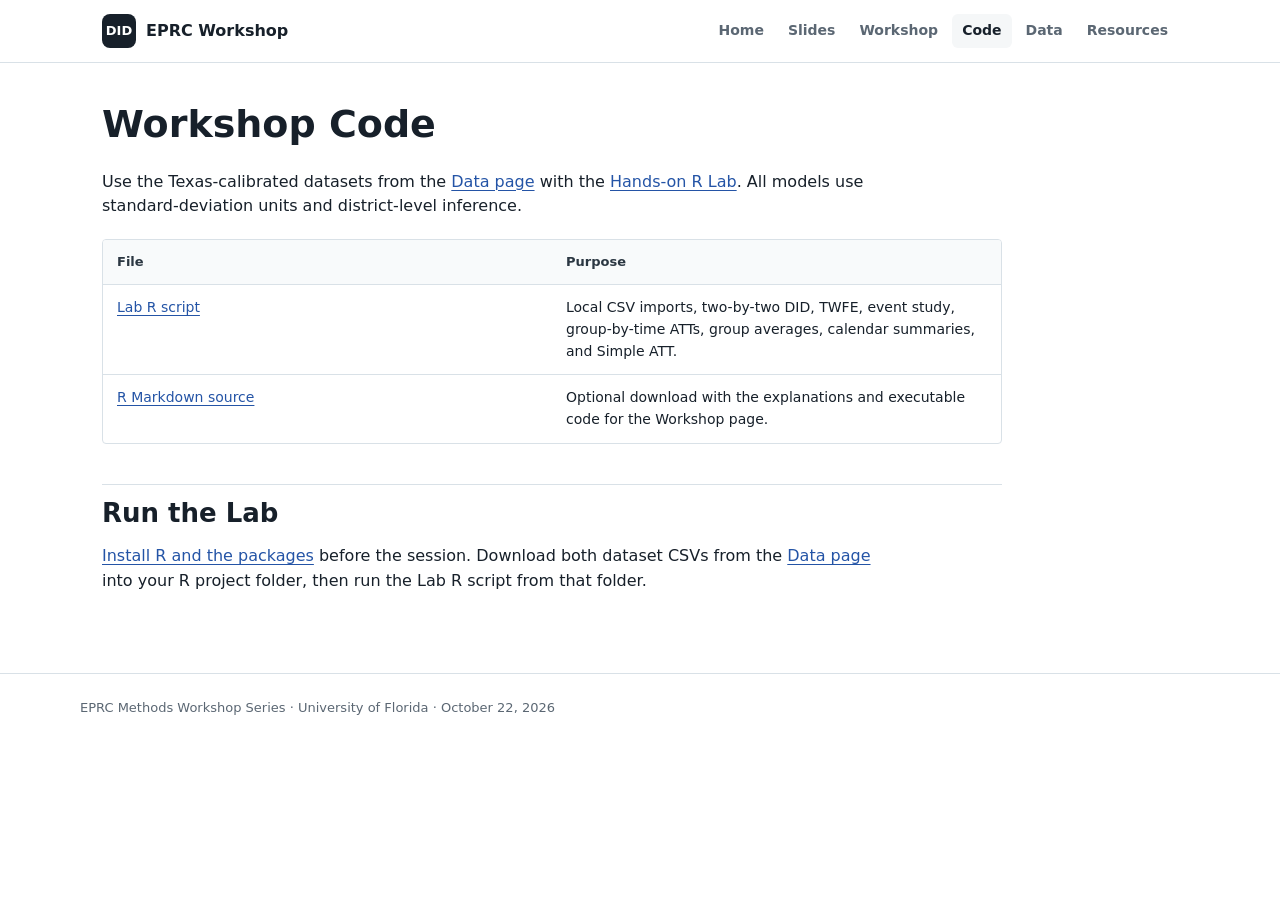
==== code.html @ b72000d0 "Simplify inputs to four variables and expand CSA summaries" ====
<!doctype html>
<html lang="en"><head><meta charset="utf-8"><meta name="viewport" content="width=device-width, initial-scale=1">
<title>Code | EPRC DID Workshop</title><link rel="stylesheet" href="styles.css">
<link rel="stylesheet" href="syntax.css"><script src="workshop.js" defer></script></head>
<body><a class="skip-link" href="#main">Skip to content</a>
<header class="site-header"><nav class="nav" aria-label="Main navigation">
<a class="brand" href="index.html"><span class="brand-mark">DID</span><span>EPRC Workshop</span></a>
<div class="nav-links"><a href="index.html">Home</a>
<a href="slides.html">Slides</a>
<a href="workshop.html">Workshop</a>
<a href="code.html" aria-current="page">Code</a>
<a href="data.html">Data</a>
<a href="resources.html">Resources</a></div></nav></header>
<main id="main" class="document ">
<article><h1 id="workshop-code">Workshop Code</h1>
<p>Use the Texas-calibrated datasets from the <a href="data.html">Data page</a> with the <a href="workshop.html">Hands-on R Lab</a>. All models use standard-deviation units and district-level inference.</p>
<table>
<colgroup>
<col style="width: 50%" />
<col style="width: 50%" />
</colgroup>
<thead>
<tr>
<th>File</th>
<th>Purpose</th>
</tr>
</thead>
<tbody>
<tr>
<td><a href="code/workshop_lab.R">Lab R script</a></td>
<td>Local CSV imports, two-by-two DID, TWFE, event study, group-by-time ATTs, group averages, calendar summaries, and Simple ATT.</td>
</tr>
<tr>
<td><a href="workshop.Rmd">R Markdown source</a></td>
<td>Optional download with the explanations and executable code for the Workshop page.</td>
</tr>
</tbody>
</table>
<h2 id="run-the-lab">Run the Lab</h2>
<p><a href="workshop.html#set-up-r">Install R and the packages</a> before the session. Download both dataset CSVs from the <a href="data.html">Data page</a> into your R project folder, then run the Lab R script from that folder.</p>
</article></main><footer class="footer"><div class="footer-inner">EPRC Methods Workshop Series · University of Florida · October 22, 2026</div></footer></body></html>
---- styles.css ----
:root {
  --ink: #17202a;
  --muted: #5b6773;
  --paper: #ffffff;
  --soft: #f5f7f8;
  --line: #d9e1e7;
  --blue: #2454a6;
  --teal: #117c78;
  --rose: #b3435d;
  --gold: #956f18;
  --shadow: 0 8px 24px rgba(23, 32, 42, 0.08);
}

* {
  box-sizing: border-box;
}

body {
  margin: 0;
  color: var(--ink);
  background: var(--paper);
  font-family: Inter, ui-sans-serif, system-ui, -apple-system, BlinkMacSystemFont, "Segoe UI", sans-serif;
  line-height: 1.55;
}

a {
  color: var(--blue);
  text-decoration-thickness: 0.08em;
  text-underline-offset: 0.18em;
}

.site-header {
  position: sticky;
  top: 0;
  z-index: 10;
  border-bottom: 1px solid var(--line);
  background: rgba(255, 255, 255, 0.96);
  backdrop-filter: blur(10px);
}

.nav {
  display: flex;
  align-items: center;
  justify-content: space-between;
  max-width: 1120px;
  margin: 0 auto;
  padding: 14px 22px;
  gap: 20px;
}

.brand {
  display: inline-flex;
  align-items: center;
  gap: 10px;
  color: var(--ink);
  font-weight: 750;
  text-decoration: none;
}

.brand-mark {
  display: inline-grid;
  place-items: center;
  width: 34px;
  height: 34px;
  border-radius: 8px;
  background: var(--ink);
  color: white;
  font-size: 13px;
  letter-spacing: 0;
}

.nav-links {
  display: flex;
  align-items: center;
  gap: 4px;
  flex-wrap: wrap;
}

.nav-links a {
  display: inline-flex;
  align-items: center;
  min-height: 34px;
  padding: 6px 10px;
  border-radius: 6px;
  color: var(--muted);
  font-size: 14px;
  font-weight: 650;
  text-decoration: none;
}

.nav-links a:hover,
.nav-links a[aria-current="page"] {
  color: var(--ink);
  background: var(--soft);
}

.hero {
  border-bottom: 1px solid var(--line);
  background: linear-gradient(180deg, #f7fafb 0%, #ffffff 100%);
}

.hero-inner {
  display: block;
  max-width: 1120px;
  margin: 0 auto;
  padding: 62px 22px 52px;
}

.eyebrow {
  margin: 0 0 12px;
  color: var(--teal);
  font-size: 13px;
  font-weight: 800;
  letter-spacing: 0;
  text-transform: uppercase;
}

h1,
h2,
h3 {
  line-height: 1.12;
  letter-spacing: 0;
}

h1 {
  margin: 0;
  max-width: 760px;
  font-size: 48px;
}

h2 {
  margin: 0 0 16px;
  font-size: 30px;
}

h3 {
  margin: 0 0 8px;
  font-size: 20px;
}

.lead {
  max-width: 720px;
  margin: 20px 0 0;
  color: #394653;
  font-size: 19px;
}

.hero-actions,
.button-row {
  display: flex;
  flex-wrap: wrap;
  gap: 10px;
  margin-top: 26px;
}

.button {
  display: inline-flex;
  align-items: center;
  justify-content: center;
  min-height: 40px;
  padding: 9px 13px;
  border: 1px solid var(--line);
  border-radius: 7px;
  background: var(--paper);
  color: var(--ink);
  font-weight: 720;
  text-decoration: none;
}

.button.primary {
  border-color: var(--blue);
  background: var(--blue);
  color: white;
}

.button:hover {
  transform: translateY(-1px);
  box-shadow: var(--shadow);
}

.figure-frame {
  margin: 0;
  overflow: hidden;
  border: 1px solid var(--line);
  border-radius: 8px;
  background: white;
  box-shadow: var(--shadow);
}

.figure-frame img {
  display: block;
  width: 100%;
  height: auto;
}

.figure-frame figcaption {
  padding: 10px 14px 12px;
  color: var(--muted);
  font-size: 13px;
}

.section {
  max-width: 1120px;
  margin: 0 auto;
  padding: 44px 22px;
}

.section.alt {
  max-width: none;
  background: var(--soft);
  border-top: 1px solid var(--line);
  border-bottom: 1px solid var(--line);
}

.section.alt > .section-inner {
  max-width: 1120px;
  margin: 0 auto;
}

.grid {
  display: grid;
  grid-template-columns: repeat(3, minmax(0, 1fr));
  gap: 16px;
}

.grid.two {
  grid-template-columns: repeat(2, minmax(0, 1fr));
}

.card {
  min-height: 100%;
  padding: 18px;
  border: 1px solid var(--line);
  border-radius: 8px;
  background: white;
}

.card.accent-blue {
  border-top: 4px solid var(--blue);
}

.card.accent-teal {
  border-top: 4px solid var(--teal);
}

.card.accent-rose {
  border-top: 4px solid var(--rose);
}

.card.accent-gold {
  border-top: 4px solid var(--gold);
}

.card p,
.callout p {
  margin: 8px 0 0;
  color: var(--muted);
}

.metadata {
  display: grid;
  grid-template-columns: repeat(4, minmax(0, 1fr));
  gap: 12px;
  margin-top: 28px;
}

.metric {
  padding: 14px;
  border: 1px solid var(--line);
  border-radius: 8px;
  background: white;
}

.metric strong {
  display: block;
  margin-bottom: 3px;
  color: var(--ink);
  font-size: 22px;
}

.metric span {
  color: var(--muted);
  font-size: 13px;
}

.timeline {
  display: grid;
  gap: 12px;
  margin-top: 18px;
}

.timeline-item {
  display: grid;
  grid-template-columns: 110px minmax(0, 1fr);
  gap: 16px;
  padding: 16px;
  border: 1px solid var(--line);
  border-radius: 8px;
  background: white;
}

.time-label {
  color: var(--rose);
  font-weight: 800;
}

.table-wrap {
  overflow-x: auto;
  border: 1px solid var(--line);
  border-radius: 8px;
  background: white;
}

table {
  width: 100%;
  border-collapse: collapse;
  font-size: 14px;
}

th,
td {
  padding: 12px 14px;
  border-bottom: 1px solid var(--line);
  text-align: left;
  vertical-align: top;
}

th {
  background: #f8fafb;
  color: #2b3742;
  font-size: 12px;
  letter-spacing: 0;
  text-transform: uppercase;
}

tr:last-child td {
  border-bottom: 0;
}

.callout {
  margin: 22px 0;
  padding: 18px;
  border-left: 4px solid var(--teal);
  border-radius: 8px;
  background: #f3fbfa;
}

.code-block {
  overflow-x: auto;
  padding: 16px;
  border-radius: 8px;
  background: #17202a;
  color: #eff4f7;
  font-family: "SFMono-Regular", Consolas, "Liberation Mono", monospace;
  font-size: 13px;
}

.page-title {
  max-width: 1120px;
  margin: 0 auto;
  padding: 44px 22px 20px;
}

.page-title h1 {
  font-size: 40px;
}

.footer {
  border-top: 1px solid var(--line);
  padding: 24px 22px;
  color: var(--muted);
  font-size: 13px;
}

.footer-inner {
  max-width: 1120px;
  margin: 0 auto;
}

@media (max-width: 820px) {
  .nav {
    align-items: flex-start;
    flex-direction: column;
  }

  .hero-inner,
  .grid,
  .grid.two,
  .metadata,
  .timeline-item {
    grid-template-columns: 1fr;
  }

  h1 {
    font-size: 36px;
  }

  .page-title h1 {
    font-size: 34px;
  }
}

.document {max-width:1120px; margin:0 auto; padding:40px 22px 64px;}
.document article {min-width:0; max-width:900px;}
.document h1 {font-size:38px; margin-bottom:24px;}
.document h2 {font-size:26px; margin:40px 0 16px; padding-top:14px; border-top:1px solid var(--line); scroll-margin-top:110px;}
.document h2:first-child {margin-top:0; border:0; padding:0; font-size:34px;}
.document p, .document li {max-width:78ch;}
.document li {margin-bottom:10px;}
.document img {max-width:100%; height:auto; display:block; margin:20px auto;}
.document .equation {max-width:100%; overflow-x:auto; padding:12px 0; margin:16px 0;}
.document .table-wrap {margin:20px 0; border-radius:4px;}
.document article > table {display:block; max-width:100%; overflow-x:auto;}
.document th {text-transform:none; font-size:13px;}
.lab-layout {display:grid; grid-template-columns:200px minmax(0,1fr); gap:32px;}
.lab-toc {position:sticky; top:100px; align-self:start; max-height:calc(100vh - 120px); overflow:auto; font-size:13px;}
.lab-toc a {display:block; padding:7px 0; color:var(--muted); text-decoration:none;}
.lab-toc a:hover {color:var(--blue); text-decoration:underline;}
pre {white-space:pre; overflow:auto; max-height:420px; padding:18px; background:#f2f5f7; border:1px solid #d9e1e7; border-radius:4px; font-size:13px; line-height:1.65; tab-size:2;}
pre code {font-family:Consolas, 'Liberation Mono', monospace;}
div.sourceCode {position:relative; padding-top:30px; margin:24px 0 12px; background:#f2f5f7; border-radius:4px;}
div.sourceCode pre {margin:0; border-top:0;}
.copy-code {position:absolute; top:4px; right:8px; border:1px solid var(--line); border-radius:4px; background:white; color:var(--blue); padding:3px 10px; cursor:pointer; font:inherit; font-size:12px;}
.copy-status {position:absolute; top:6px; left:12px; font-size:12px; max-width:75%;}
details {padding:12px 0;}
summary {cursor:pointer; color:var(--blue); font-weight:600;}
:focus-visible {outline:3px solid var(--teal); outline-offset:3px;}
.skip-link {position:absolute; left:10px; top:-100px; z-index:30; background:white; padding:12px;}
.skip-link:focus {top:8px;}
article a {overflow-wrap:anywhere;}
@media(max-width:820px) {
  .nav {gap:8px; padding:10px 16px;}
  .nav-links a {padding:4px 8px; font-size:13px;}
  .document {padding:24px 16px 48px;}
  .document h1 {font-size:30px;}
  .document h2 {font-size:24px; scroll-margin-top:165px;}
  .lab-layout {grid-template-columns:minmax(0,1fr); gap:24px;}
  .lab-toc {position:static; max-height:none; border-bottom:1px solid var(--line); padding-bottom:20px;}
  .lab-toc nav {columns:2; column-gap:20px;}
  .lab-toc a {break-inside:avoid;}
  .document th, .document td {padding:9px 10px;}
  pre {font-size:12px;}
}

/* Cohort labels supplement text without relying on color alone. */
.cohort-label { padding: 1px 5px; border-radius: 3px; font-weight: 600; }
.cohort-label.early { color: #174675; background: #e8f0fb; }
.cohort-label.late { color: #075b54; background: #e1f2ed; }
.cohort-label.never { color: #414951; background: #eceff1; }
td ul { margin: 0; padding-left: 1.15em; }
td li + li { margin-top: 0.35em; }
---- syntax.css ----
code span.co {color:#54636e;} code span.st {color:#12643d;} code span.fu {color:#194f9a;} code span.kw,code span.cf {color:#a22e58;font-weight:600;} code span.dv,code span.fl {color:#8b4312;} code span.op {color:#323b45;}
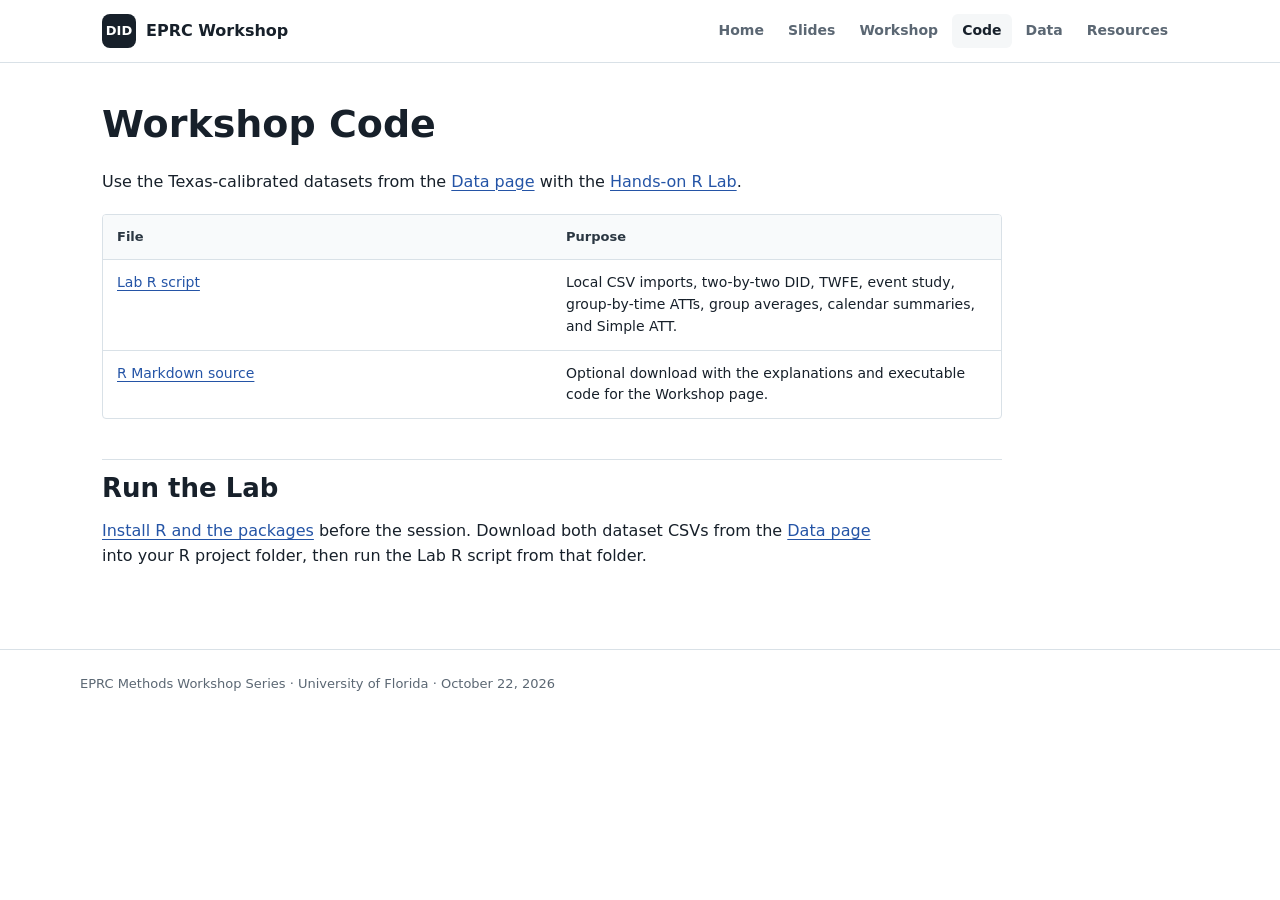
==== commit 1da90406: "Align lab explanations and ATT derivations with reviewed notes" ====
--- a/code.html
+++ b/code.html
@@ -13,7 +13,7 @@
 <a href="resources.html">Resources</a></div></nav></header>
 <main id="main" class="document ">
 <article><h1 id="workshop-code">Workshop Code</h1>
-<p>Use the Texas-calibrated datasets from the <a href="data.html">Data page</a> with the <a href="workshop.html">Hands-on R Lab</a>. All models use standard-deviation units and district-level inference.</p>
+<p>Use the Texas-calibrated datasets from the <a href="data.html">Data page</a> with the <a href="workshop.html">Hands-on R Lab</a>.</p>
 <table>
 <colgroup>
 <col style="width: 50%" />
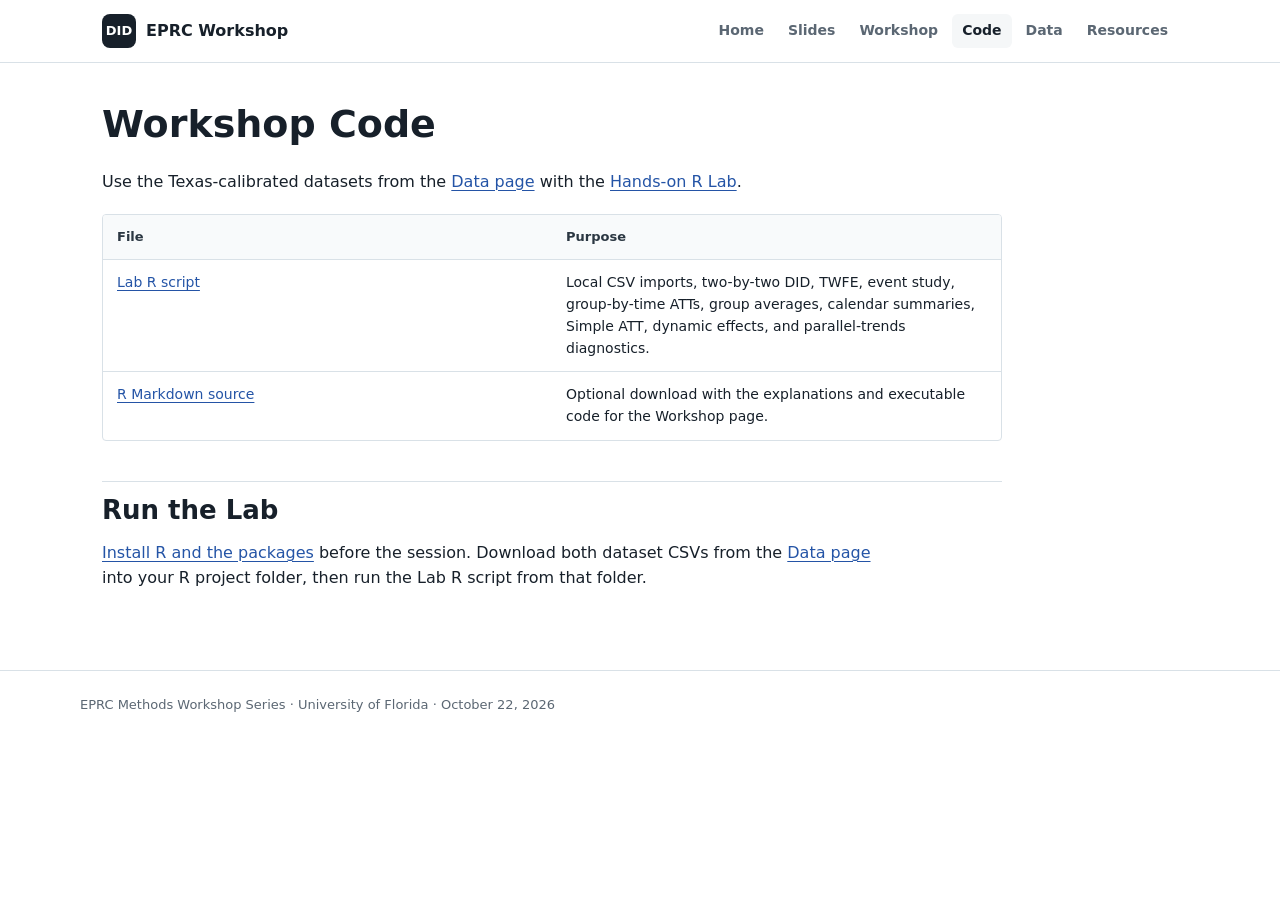
==== commit 6e94a43b: "Add dynamic aggregation and parallel-trends guidance to main lab" ====
--- a/code.html
+++ b/code.html
@@ -28,7 +28,7 @@
 <tbody>
 <tr>
 <td><a href="code/workshop_lab.R">Lab R script</a></td>
-<td>Local CSV imports, two-by-two DID, TWFE, event study, group-by-time ATTs, group averages, calendar summaries, and Simple ATT.</td>
+<td>Local CSV imports, two-by-two DID, TWFE, event study, group-by-time ATTs, group averages, calendar summaries, Simple ATT, dynamic effects, and parallel-trends diagnostics.</td>
 </tr>
 <tr>
 <td><a href="workshop.Rmd">R Markdown source</a></td>
--- a/styles.css
+++ b/styles.css
@@ -409,6 +409,9 @@
 .document li {margin-bottom:10px;}
 .document img {max-width:100%; height:auto; display:block; margin:20px auto;}
 .document .equation {max-width:100%; overflow-x:auto; padding:12px 0; margin:16px 0;}
+.document .numbered-equation {display:grid; grid-template-columns:minmax(0,1fr) auto; align-items:center; gap:12px; margin:16px 0;}
+.document .numbered-equation .equation {min-width:0; margin:0;}
+.document .equation-number {font-size:14px; white-space:nowrap; padding-right:2px;}
 .document .table-wrap {margin:20px 0; border-radius:4px;}
 .document article > table {display:block; max-width:100%; overflow-x:auto;}
 .document th {text-transform:none; font-size:13px;}
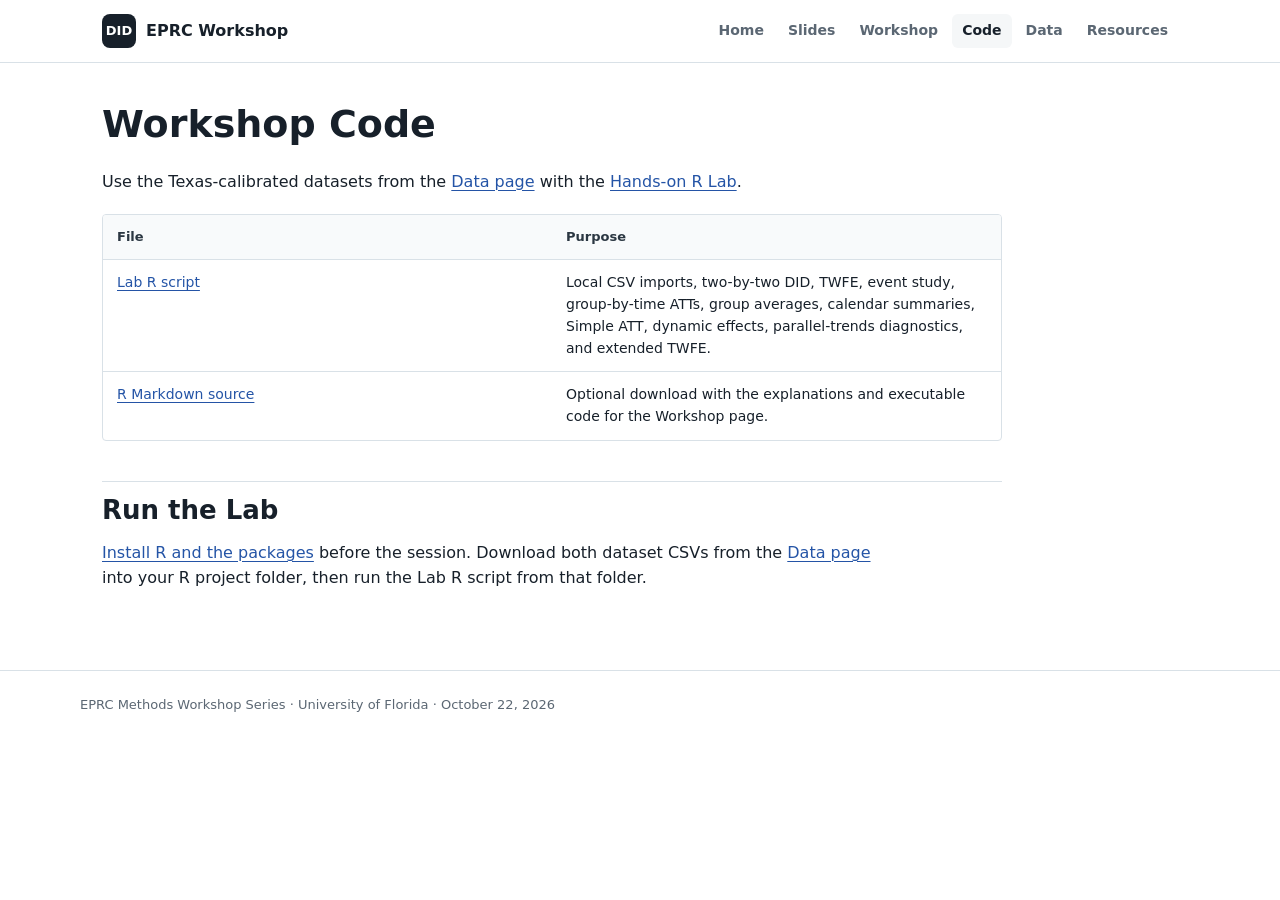
==== commit 18c740d7: "Add verified ETWFE lab models equations and comparisons" ====
--- a/code.html
+++ b/code.html
@@ -28,7 +28,7 @@
 <tbody>
 <tr>
 <td><a href="code/workshop_lab.R">Lab R script</a></td>
-<td>Local CSV imports, two-by-two DID, TWFE, event study, group-by-time ATTs, group averages, calendar summaries, Simple ATT, dynamic effects, and parallel-trends diagnostics.</td>
+<td>Local CSV imports, two-by-two DID, TWFE, event study, group-by-time ATTs, group averages, calendar summaries, Simple ATT, dynamic effects, parallel-trends diagnostics, and extended TWFE.</td>
 </tr>
 <tr>
 <td><a href="workshop.Rmd">R Markdown source</a></td>
--- a/styles.css
+++ b/styles.css
@@ -418,6 +418,7 @@
 .lab-layout {display:grid; grid-template-columns:200px minmax(0,1fr); gap:32px;}
 .lab-toc {position:sticky; top:100px; align-self:start; max-height:calc(100vh - 120px); overflow:auto; font-size:13px;}
 .lab-toc a {display:block; padding:7px 0; color:var(--muted); text-decoration:none;}
+.lab-toc a.toc-subsection {padding-left:18px; border-left:1px solid var(--line); margin-left:4px;}
 .lab-toc a:hover {color:var(--blue); text-decoration:underline;}
 pre {white-space:pre; overflow:auto; max-height:420px; padding:18px; background:#f2f5f7; border:1px solid #d9e1e7; border-radius:4px; font-size:13px; line-height:1.65; tab-size:2;}
 pre code {font-family:Consolas, 'Liberation Mono', monospace;}
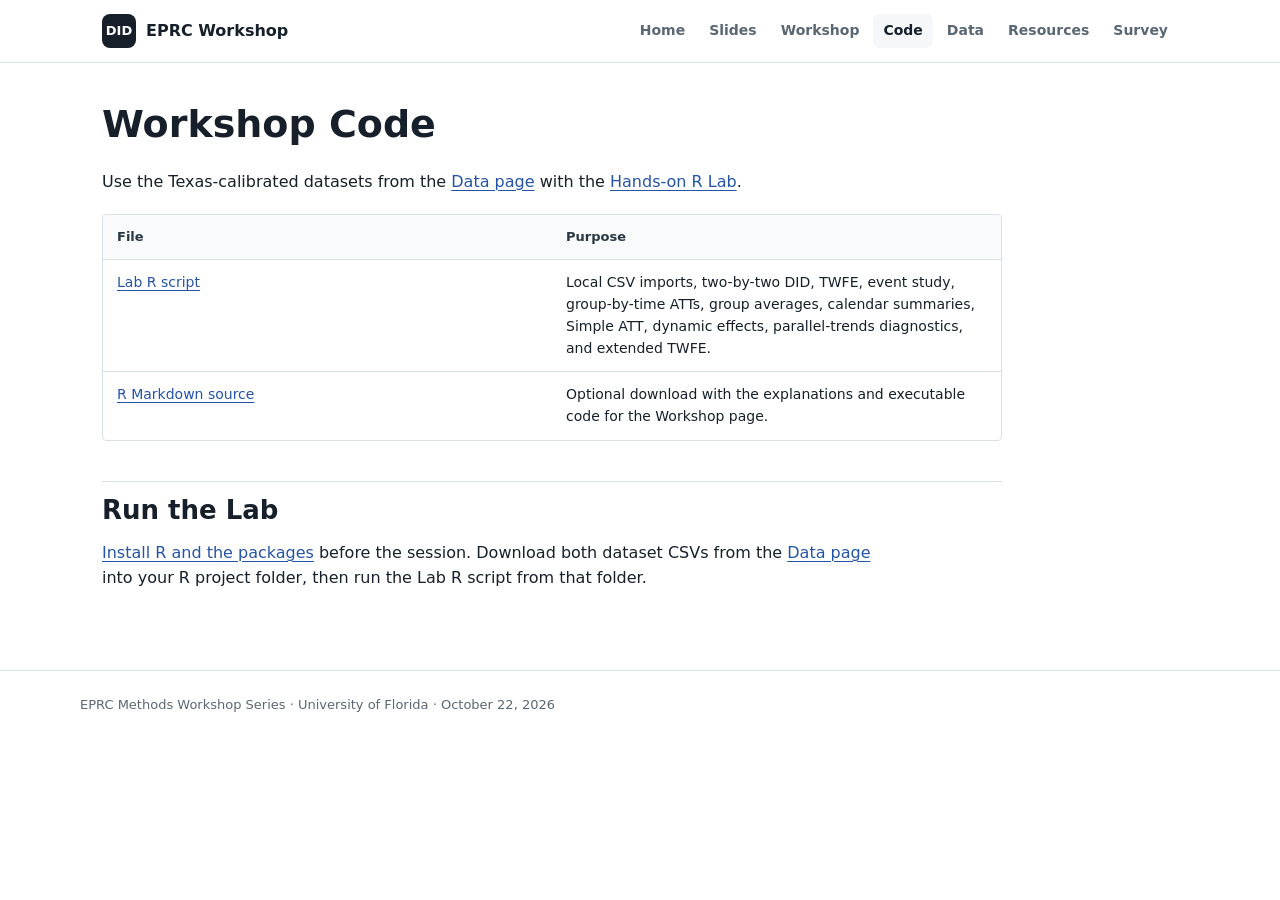
==== commit 2dbac69e: "Add Qualtrics survey to workshop navigation" ====
--- a/code.html
+++ b/code.html
@@ -10,7 +10,8 @@
 <a href="workshop.html">Workshop</a>
 <a href="code.html" aria-current="page">Code</a>
 <a href="data.html">Data</a>
-<a href="resources.html">Resources</a></div></nav></header>
+<a href="resources.html">Resources</a>
+<a href="https://ufl.qualtrics.com/jfe/form/SV_8zSxiOqvBHLp3kW">Survey</a></div></nav></header>
 <main id="main" class="document ">
 <article><h1 id="workshop-code">Workshop Code</h1>
 <p>Use the Texas-calibrated datasets from the <a href="data.html">Data page</a> with the <a href="workshop.html">Hands-on R Lab</a>.</p>
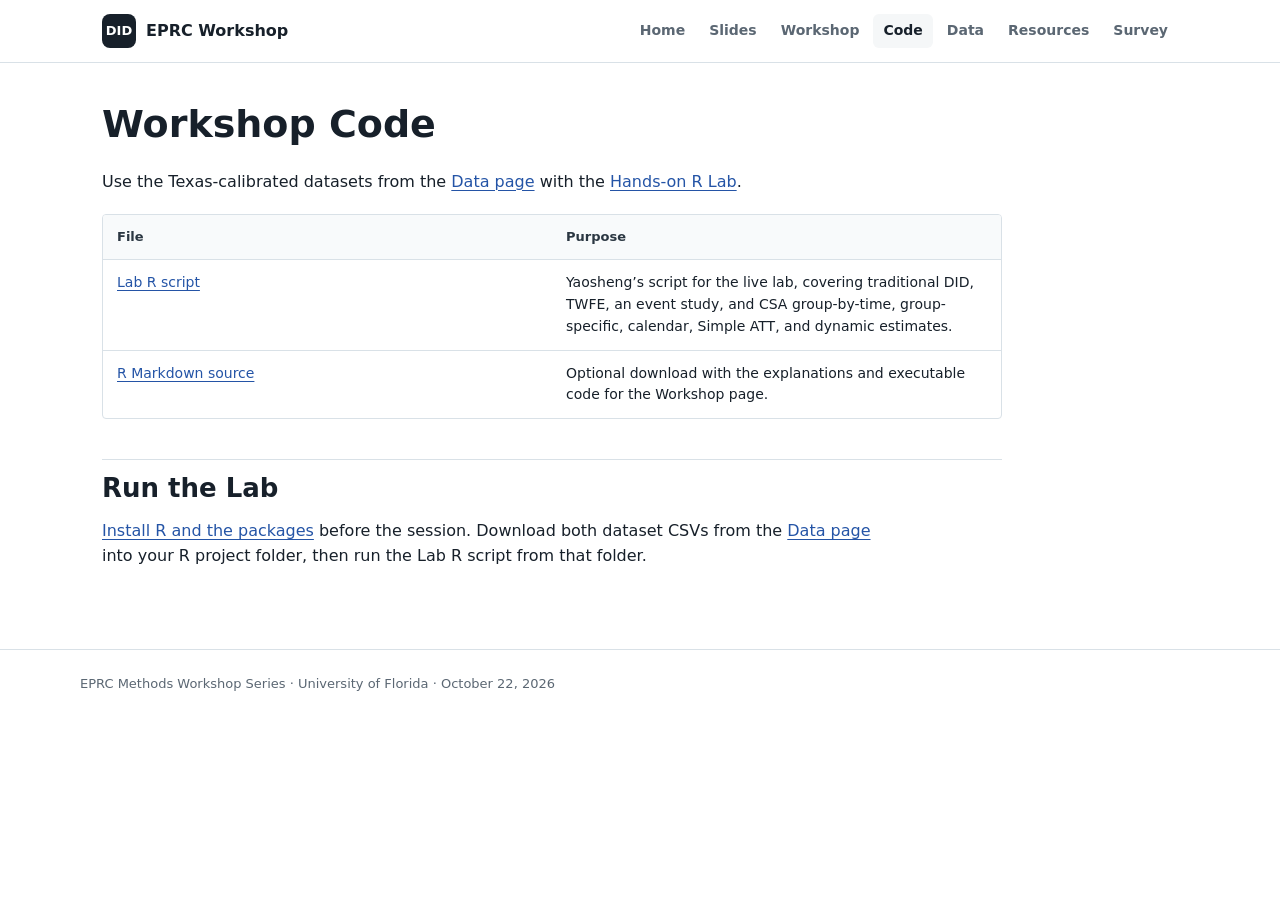
==== commit 978a23e9: "Use presenter lab script and clarify traditional DID workshop" ====
--- a/code.html
+++ b/code.html
@@ -29,7 +29,7 @@
 <tbody>
 <tr>
 <td><a href="code/workshop_lab.R">Lab R script</a></td>
-<td>Local CSV imports, two-by-two DID, TWFE, event study, group-by-time ATTs, group averages, calendar summaries, Simple ATT, dynamic effects, parallel-trends diagnostics, and extended TWFE.</td>
+<td>Yaosheng’s script for the live lab, covering traditional DID, TWFE, an event study, and CSA group-by-time, group-specific, calendar, Simple ATT, and dynamic estimates.</td>
 </tr>
 <tr>
 <td><a href="workshop.Rmd">R Markdown source</a></td>
@@ -38,5 +38,5 @@
 </tbody>
 </table>
 <h2 id="run-the-lab">Run the Lab</h2>
-<p><a href="workshop.html#set-up-r">Install R and the packages</a> before the session. Download both dataset CSVs from the <a href="data.html">Data page</a> into your R project folder, then run the Lab R script from that folder.</p>
+<p><a href="workshop.html#set-up-packages">Install R and the packages</a> before the session. Download both dataset CSVs from the <a href="data.html">Data page</a> into your R project folder, then run the Lab R script from that folder.</p>
 </article></main><footer class="footer"><div class="footer-inner">EPRC Methods Workshop Series · University of Florida · October 22, 2026</div></footer></body></html>
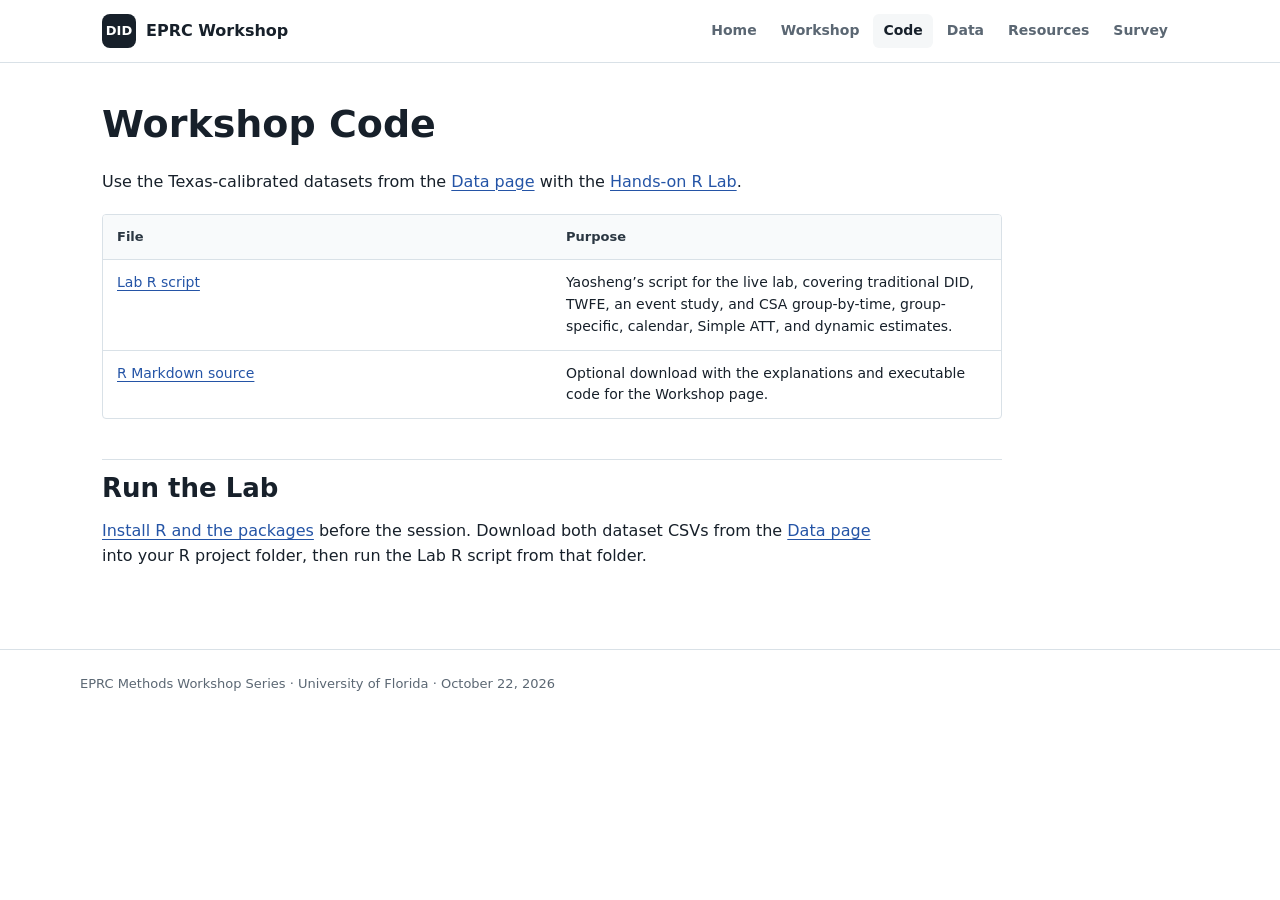
==== commit 53ef703a: "Use latest Desktop lab script and remove Slides navigation" ====
--- a/code.html
+++ b/code.html
@@ -6,12 +6,11 @@
 <header class="site-header"><nav class="nav" aria-label="Main navigation">
 <a class="brand" href="index.html"><span class="brand-mark">DID</span><span>EPRC Workshop</span></a>
 <div class="nav-links"><a href="index.html">Home</a>
-<a href="slides.html">Slides</a>
 <a href="workshop.html">Workshop</a>
 <a href="code.html" aria-current="page">Code</a>
 <a href="data.html">Data</a>
 <a href="resources.html">Resources</a>
-<a href="https://ufl.qualtrics.com/jfe/form/SV_8zSxiOqvBHLp3kW">Survey</a></div></nav></header>
+<a href="https://docs.google.com/forms/d/e/1FAIpQLSfQf3xoxfmVeBs_7whEkxC_gdUGPMZTuGgbZzwtnPwMSvIz3w/viewform">Survey</a></div></nav></header>
 <main id="main" class="document ">
 <article><h1 id="workshop-code">Workshop Code</h1>
 <p>Use the Texas-calibrated datasets from the <a href="data.html">Data page</a> with the <a href="workshop.html">Hands-on R Lab</a>.</p>
